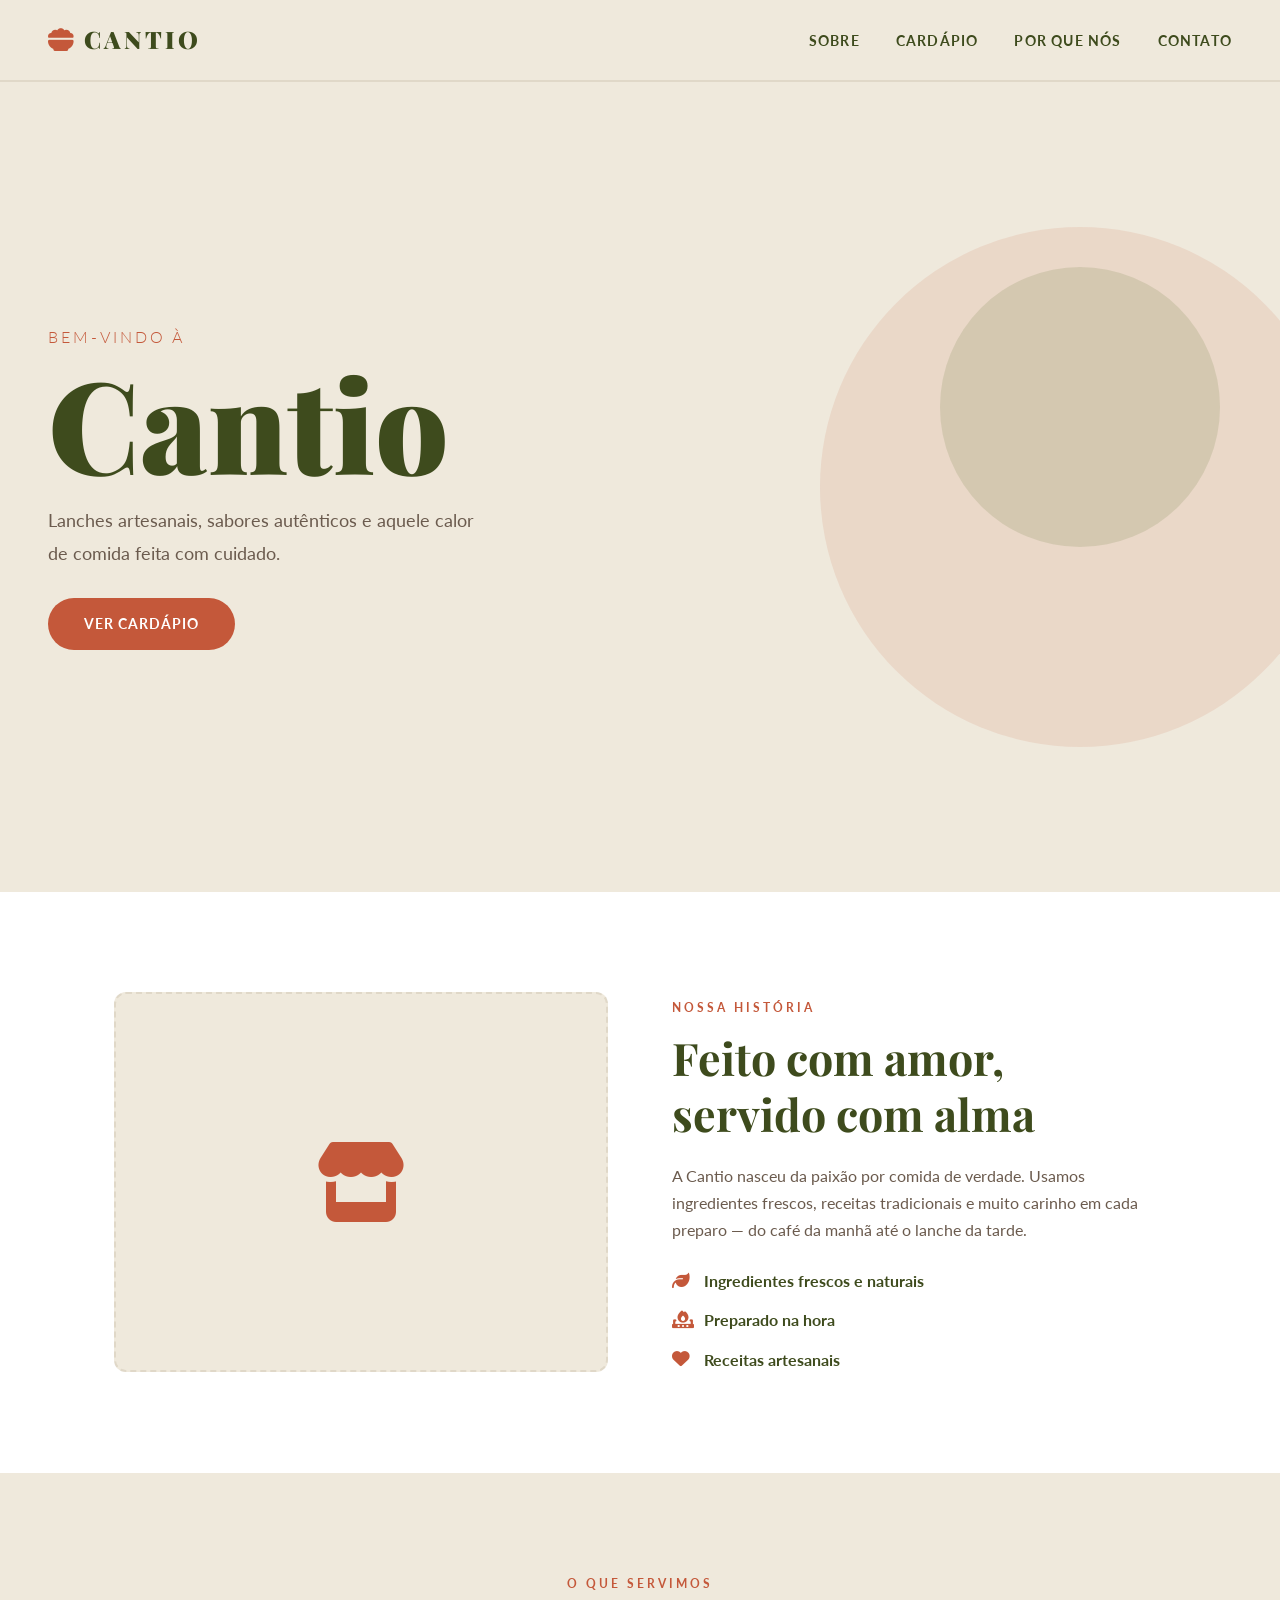
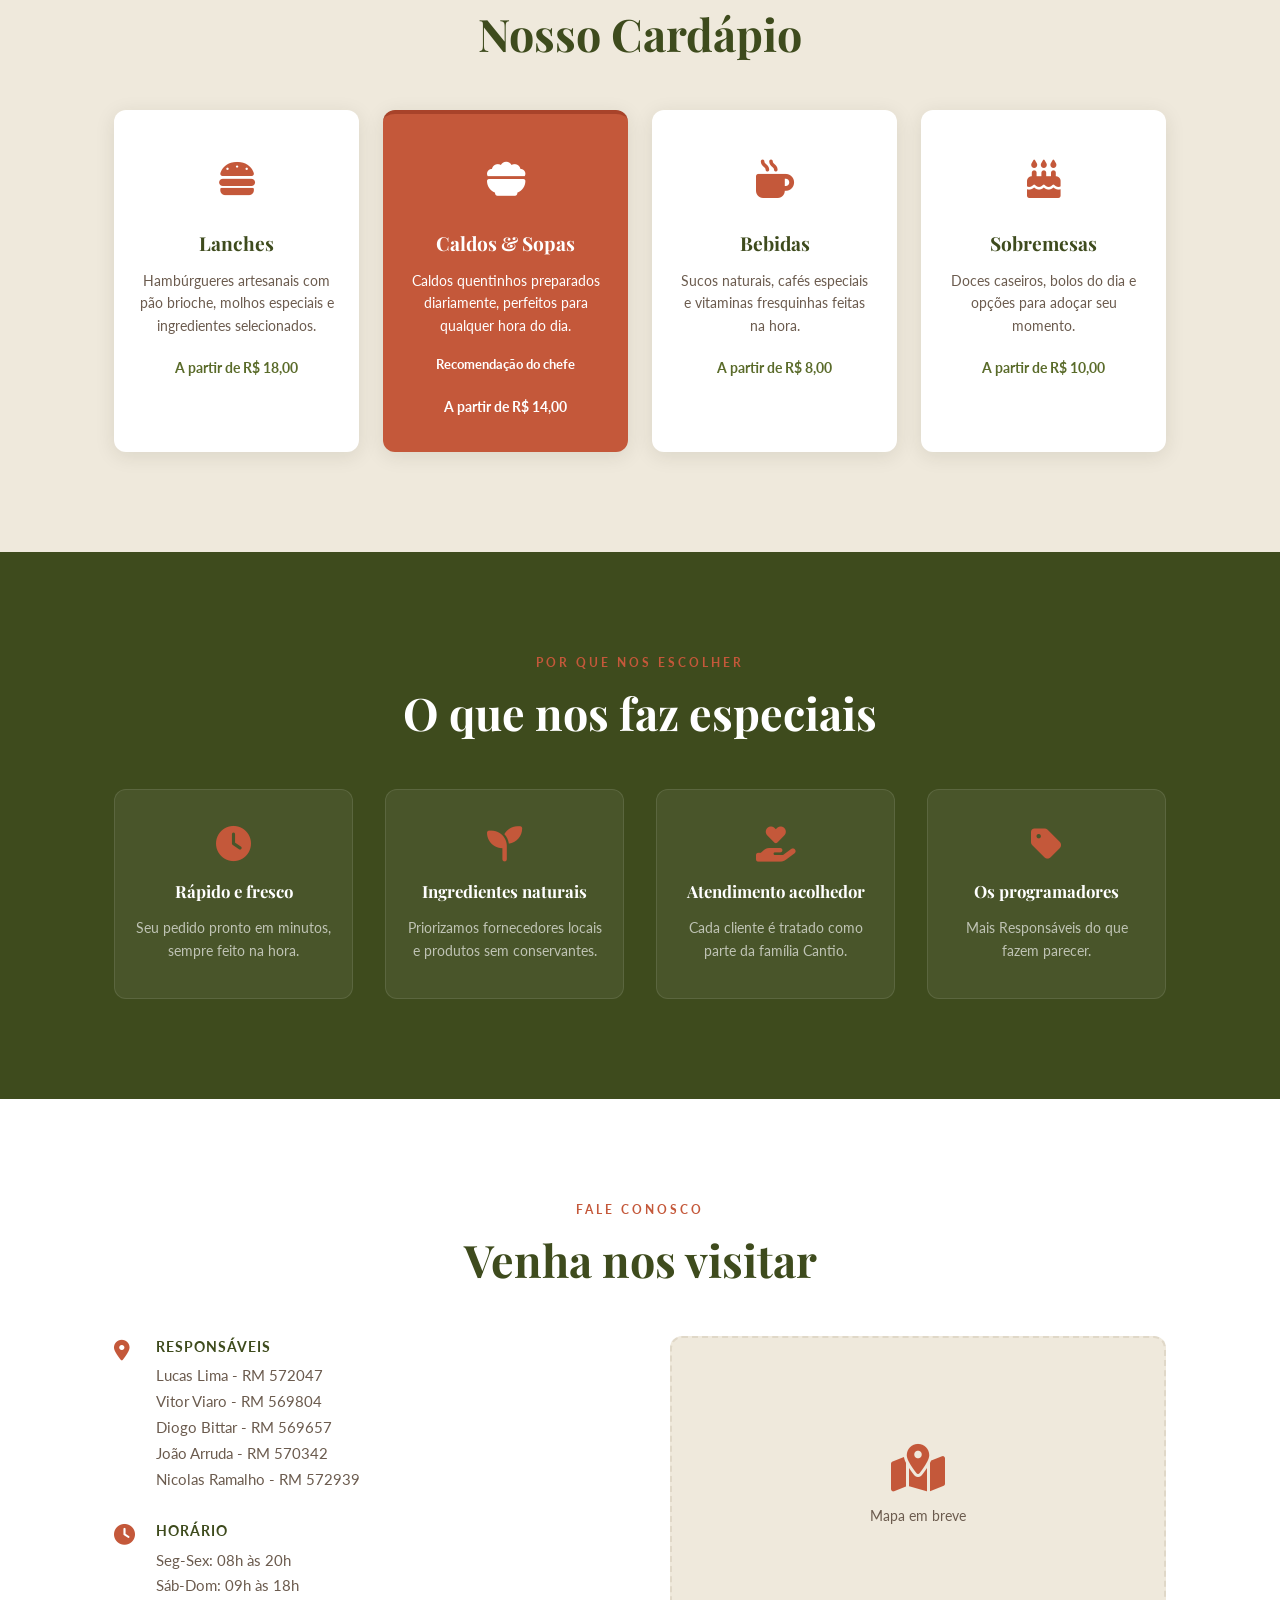
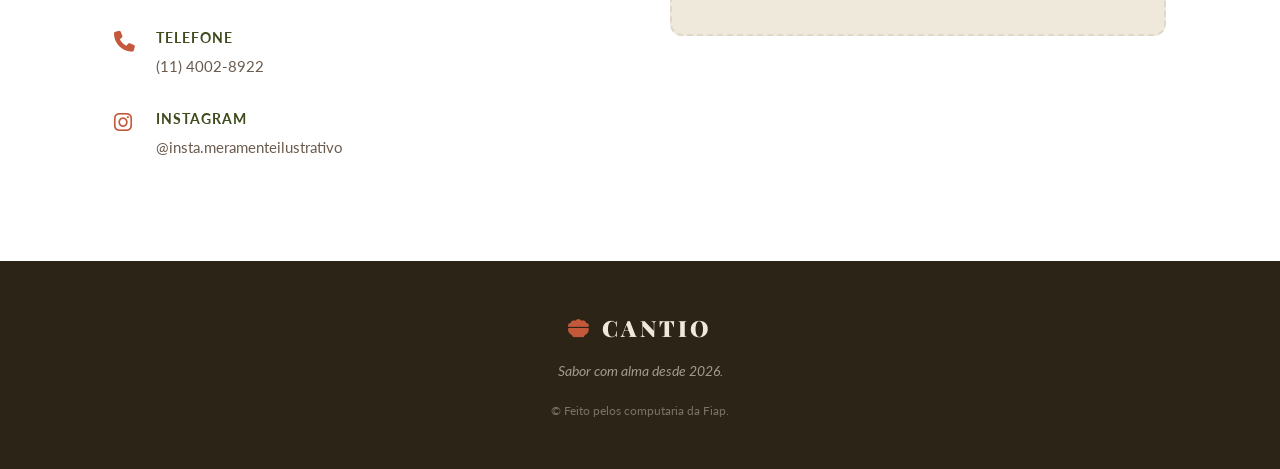
==== index.html @ ef8fb237 "CP2-front" ====
<!DOCTYPE html>
<html lang="pt-BR">
<head>
  <meta charset="UTF-8" />
  <meta name="viewport" content="width=device-width, initial-scale=1.0" />
  <title>Cantio — Sabor com Alma</title>

  <!-- Google Fonts -->
  <link rel="preconnect" href="https://fonts.googleapis.com" />
  <link rel="preconnect" href="https://fonts.gstatic.com" crossorigin />
  <link href="https://fonts.googleapis.com/css2?family=Playfair+Display:wght@700;900&family=Lato:wght@300;400;700&display=swap" rel="stylesheet" />

  <!-- Font Awesome -->
  <link rel="stylesheet" href="https://cdnjs.cloudflare.com/ajax/libs/font-awesome/6.5.0/css/all.min.css" />

  <!-- CSS Externo -->
  <link rel="stylesheet" href="style.css" />
</head>
<body>

  <!-- ======================== MENU / NAV ======================== -->
  <header id="topo">
    <nav class="navbar">
      <div class="logo">
        <span class="logo-icone"><i class="fa-solid fa-bowl-food"></i></span>
        <span class="logo-texto">CANTIO</span>
      </div>
      <ul class="nav-links">
        <li><a href="#sobre">Sobre</a></li>
        <li><a href="#cardapio">Cardápio</a></li>
        <li><a href="#diferenciais">Por que nós</a></li>
        <li><a href="#contato">Contato</a></li>
      </ul>
    </nav>
  </header>

  <!-- ======================== SEÇÃO 1 — HERO ======================== -->
  <section id="hero">
    <div class="hero-conteudo">
      <p class="hero-subtitulo">Bem-vindo à</p>
      <h1 class="hero-titulo">Cantio</h1>
      <p class="hero-descricao">
        Lanches artesanais, sabores autênticos e aquele calor de comida feita com cuidado.
      </p>
      <a href="#cardapio" class="btn-primario">Ver Cardápio</a>
    </div>
    <div class="hero-decoracao">
      <div class="circulo-grande"></div>
      <div class="circulo-pequeno"></div>
    </div>
  </section>

  <!-- ======================== SEÇÃO 2 — SOBRE ======================== -->
  <section id="sobre">
    <div class="container">
      <div class="sobre-grade">

        <div class="sobre-imagem">
          <div class="imagem-placeholder">
            <i class="fa-solid fa-store"></i>
          </div>
        </div>

        <div class="sobre-texto">
          <span class="secao-etiqueta">Nossa história</span>
          <h2>Feito com amor,<br/>servido com alma</h2>
          <p>
            A Cantio nasceu da paixão por comida de verdade. Usamos ingredientes frescos, receitas
            tradicionais e muito carinho em cada preparo — do café da manhã até o lanche da tarde.
          </p>
          <ul class="sobre-lista">
            <li><i class="fa-solid fa-leaf"></i> Ingredientes frescos e naturais</li>
            <li><i class="fa-solid fa-fire-burner"></i> Preparado na hora</li>
            <li><i class="fa-solid fa-heart"></i> Receitas artesanais</li>
          </ul>
        </div>

      </div>
    </div>
  </section>

  <!-- ======================== SEÇÃO 3 — CARDÁPIO ======================== -->
  <section id="cardapio">
    <div class="container">
      <span class="secao-etiqueta centralizado">O que servimos</span>
      <h2 class="secao-titulo centralizado">Nosso Cardápio</h2>

      <div class="cardapio-grade">

        <div class="card-item">
          <div class="card-icone"><i class="fa-solid fa-burger"></i></div>
          <h3>Lanches</h3>
          <p>Hambúrgueres artesanais com pão brioche, molhos especiais e ingredientes selecionados.</p>
          <span class="card-preco">A partir de R$ 18,00</span>
        </div>

        <div class="card-item destaque">
          <div class="card-icone"><i class="fa-solid fa-bowl-food"></i></div>
          <h3>Caldos & Sopas</h3>
          <p>Caldos quentinhos preparados diariamente, perfeitos para qualquer hora do dia. <br> <h5>Recomendação do chefe</h5></p>
          <span class="card-preco">A partir de R$ 14,00</span>
        </div>

        <div class="card-item">
          <div class="card-icone"><i class="fa-solid fa-mug-hot"></i></div>
          <h3>Bebidas</h3>
          <p>Sucos naturais, cafés especiais e vitaminas fresquinhas feitas na hora.</p>
          <span class="card-preco">A partir de R$ 8,00</span>
        </div>

        <div class="card-item">
          <div class="card-icone"><i class="fa-solid fa-cake-candles"></i></div>
          <h3>Sobremesas</h3>
          <p>Doces caseiros, bolos do dia e opções para adoçar seu momento.</p>
          <span class="card-preco">A partir de R$ 10,00</span>
        </div>

      </div>
    </div>
  </section>

  <!-- ======================== SEÇÃO 4 — DIFERENCIAIS ======================== -->
  <section id="diferenciais">
    <div class="container">
      <span class="secao-etiqueta centralizado">Por que nos escolher</span>
      <h2 class="secao-titulo centralizado">O que nos faz especiais</h2>

      <div class="diferenciais-grade">

        <div class="diferencial-item">
          <i class="fa-solid fa-clock"></i>
          <h4>Rápido e fresco</h4>
          <p>Seu pedido pronto em minutos, sempre feito na hora.</p>
        </div>

        <div class="diferencial-item">
          <i class="fa-solid fa-seedling"></i>
          <h4>Ingredientes naturais</h4>
          <p>Priorizamos fornecedores locais e produtos sem conservantes.</p>
        </div>

        <div class="diferencial-item">
          <i class="fa-solid fa-hand-holding-heart"></i>
          <h4>Atendimento acolhedor</h4>
          <p>Cada cliente é tratado como parte da família Cantio.</p>
        </div>

        <div class="diferencial-item">
          <i class="fa-solid fa-tag"></i>
          <h4>Os programadores</h4>
          <p>Mais Responsáveis do que fazem parecer.</p>
        </div>

      </div>
    </div>
  </section>

  <!-- ======================== SEÇÃO 5 — CONTATO ======================== -->
  <section id="contato">
    <div class="container">
      <span class="secao-etiqueta centralizado">Fale conosco</span>
      <h2 class="secao-titulo centralizado">Venha nos visitar</h2>

      <div class="contato-grade">

        <div class="contato-info">
          <div class="contato-linha">
            <i class="fa-solid fa-location-dot"></i>
            <div>
              <strong>Responsáveis</strong>
              <p>Lucas Lima - RM 572047<br/>Vitor Viaro - RM 569804 <br>Diogo Bittar - RM 569657 <br> João Arruda - RM 570342 <br>Nicolas Ramalho - RM 572939 </p>
            </div>
          </div>
          <div class="contato-linha">
            <i class="fa-solid fa-clock"></i>
            <div>
              <strong>Horário</strong>
              <p>Seg-Sex: 08h às 20h<br/>Sáb-Dom: 09h às 18h</p>
            </div>
          </div>
          <div class="contato-linha">
            <i class="fa-solid fa-phone"></i>
            <div>
              <strong>Telefone</strong>
              <p>(11) 4002-8922</p> <!-- Número fictício para exemplo e quem sabe sabe -->
            </div>
          </div>
          <div class="contato-linha">
            <i class="fa-brands fa-instagram"></i>
            <div>
              <strong>Instagram</strong>
              <p>@insta.meramenteilustrativo</p>
            </div>
          </div>
        </div>

        <div class="contato-mapa">
          <div class="mapa-placeholder">
            <i class="fa-solid fa-map-location-dot"></i>
            <p>Mapa em breve</p>
          </div>
        </div>

      </div>
    </div>
  </section>

  <!-- ======================== RODAPÉ ======================== -->
  <footer id="rodape">
    <div class="container">
      <div class="footer-conteudo">
        <div class="footer-logo">
          <i class="fa-solid fa-bowl-food"></i>
          <span>CANTIO</span>
        </div>
        <p class="footer-frase">Sabor com alma desde 2026.</p>
        <p class="footer-copy">&copy; Feito pelos computaria da Fiap.</p>
      </div>
    </div>
  </footer>

</body>
</html>
---- style.css ----
/* =====================================================
   CANTIO — Lanchonete  |  style.css
   ===================================================== */

/* ---------- Variáveis de cor (identidade Cantio) ---------- */
:root {
  --cor-creme:      #EFE9DC;
  --cor-creme-escuro: #E0D8C8;
  --cor-terracota:  #C4583A;
  --cor-terracota-escura: #A8432A;
  --cor-verde:      #5A6B2A;
  --cor-verde-escuro: #3E4B1D;
  --cor-texto:      #2C2417;
  --cor-texto-suave: #6B5B4E;
  --branco:         #FFFFFF;

  --fonte-titulo: 'Playfair Display', serif;
  --fonte-corpo:  'Lato', sans-serif;

  --sombra-card: 0 4px 20px rgba(44, 36, 23, 0.1);
  --raio:        12px;
}

/* ---------- Reset & Base ---------- */
*, *::before, *::after {
  margin: 0;
  padding: 0;
  box-sizing: border-box;
}

html {
  scroll-behavior: smooth;
}

body {
  font-family: var(--fonte-corpo);
  background-color: var(--cor-creme);
  color: var(--cor-texto);
  line-height: 1.7;
}

a {
  text-decoration: none;
  color: inherit;
}

ul {
  list-style: none;
}

/* ---------- Container ---------- */
.container {
  max-width: 1100px;
  margin: 0 auto;
  padding: 0 24px;
}

/* ---------- NAVBAR ---------- */
.navbar {
  display: flex;
  align-items: center;
  justify-content: space-between;
  padding: 18px 48px;
  background-color: var(--cor-creme);
  position: sticky;
  top: 0;
  z-index: 100;
  border-bottom: 2px solid var(--cor-creme-escuro);
}

.logo {
  display: flex;
  align-items: center;
  gap: 10px;
}

.logo-icone {
  font-size: 1.6rem;
  color: var(--cor-terracota);
}

.logo-texto {
  font-family: var(--fonte-titulo);
  font-size: 1.5rem;
  font-weight: 900;
  color: var(--cor-verde-escuro);
  letter-spacing: 3px;
}

.nav-links {
  display: flex;
  gap: 36px;
}

.nav-links a {
  font-family: var(--fonte-corpo);
  font-weight: 700;
  font-size: 0.88rem;
  letter-spacing: 1.2px;
  text-transform: uppercase;
  color: var(--cor-verde-escuro);
  transition: color 0.2s;
}

.nav-links a:hover {
  color: var(--cor-terracota);
}

/* ---------- BOTÃO ---------- */
.btn-primario {
  display: inline-block;
  background-color: var(--cor-terracota);
  color: var(--branco);
  font-family: var(--fonte-corpo);
  font-weight: 700;
  font-size: 0.9rem;
  letter-spacing: 1px;
  text-transform: uppercase;
  padding: 14px 36px;
  border-radius: 50px;
  transition: background-color 0.25s, transform 0.2s;
  margin-top: 28px;
}

.btn-primario:hover {
  background-color: var(--cor-terracota-escura);
  transform: translateY(-2px);
}

/* ---------- SEÇÃO 1: HERO ---------- */
#hero {
  position: relative;
  min-height: 90vh;
  display: flex;
  align-items: center;
  overflow: hidden;
  padding: 60px 48px;
}

.hero-conteudo {
  position: relative;
  z-index: 2;
  max-width: 600px;
}

.hero-subtitulo {
  font-family: var(--fonte-corpo);
  font-size: 1rem;
  font-weight: 300;
  letter-spacing: 3px;
  text-transform: uppercase;
  color: var(--cor-terracota);
  margin-bottom: 8px;
}

.hero-titulo {
  font-family: var(--fonte-titulo);
  font-size: clamp(4rem, 10vw, 8rem);
  font-weight: 900;
  line-height: 1;
  color: var(--cor-verde-escuro);
}

.hero-descricao {
  font-size: 1.15rem;
  color: var(--cor-texto-suave);
  max-width: 440px;
  margin-top: 18px;
  line-height: 1.8;
}

/* Decoração geométrica do hero */
.hero-decoracao {
  position: absolute;
  right: -60px;
  top: 50%;
  transform: translateY(-50%);
  z-index: 1;
}

.circulo-grande {
  width: 520px;
  height: 520px;
  border-radius: 50%;
  background-color: var(--cor-terracota);
  opacity: 0.12;
}

.circulo-pequeno {
  width: 280px;
  height: 280px;
  border-radius: 50%;
  background-color: var(--cor-verde);
  opacity: 0.15;
  position: absolute;
  top: 40px;
  left: 120px;
}

/* ---------- SEÇÃO 2: SOBRE ---------- */
#sobre {
  padding: 100px 0;
  background-color: var(--branco);
}

.sobre-grade {
  display: grid;
  grid-template-columns: 1fr 1fr;
  gap: 64px;
  align-items: center;
}

.imagem-placeholder {
  background-color: var(--cor-creme);
  border-radius: var(--raio);
  height: 380px;
  display: flex;
  align-items: center;
  justify-content: center;
  font-size: 5rem;
  color: var(--cor-terracota);
  border: 2px dashed var(--cor-creme-escuro);
}

.secao-etiqueta {
  display: inline-block;
  font-size: 0.78rem;
  font-weight: 700;
  letter-spacing: 3px;
  text-transform: uppercase;
  color: var(--cor-terracota);
  margin-bottom: 12px;
}

.secao-etiqueta.centralizado {
  display: block;
  text-align: center;
}

h2 {
  font-family: var(--fonte-titulo);
  font-size: clamp(1.8rem, 3.5vw, 2.8rem);
  font-weight: 700;
  color: var(--cor-verde-escuro);
  line-height: 1.25;
  margin-bottom: 20px;
}

.secao-titulo.centralizado {
  text-align: center;
  margin-bottom: 48px;
}

.sobre-texto p {
  color: var(--cor-texto-suave);
  font-size: 1rem;
  margin-bottom: 24px;
}

.sobre-lista {
  display: flex;
  flex-direction: column;
  gap: 12px;
}

.sobre-lista li {
  display: flex;
  align-items: center;
  gap: 12px;
  font-weight: 700;
  color: var(--cor-verde-escuro);
}

.sobre-lista li i {
  color: var(--cor-terracota);
  font-size: 1.1rem;
  width: 20px;
}

/* ---------- SEÇÃO 3: CARDÁPIO ---------- */
#cardapio {
  padding: 100px 0;
  background-color: var(--cor-creme);
}

.cardapio-grade {
  display: grid;
  grid-template-columns: repeat(4, 1fr);
  gap: 24px;
}

.card-item {
  background-color: var(--branco);
  border-radius: var(--raio);
  padding: 32px 24px;
  text-align: center;
  box-shadow: var(--sombra-card);
  transition: transform 0.25s, box-shadow 0.25s;
  border-top: 4px solid transparent;
}

.card-item:hover {
  transform: translateY(-6px);
  box-shadow: 0 12px 32px rgba(44, 36, 23, 0.15);
  border-top-color: var(--cor-terracota);
}

.card-item.destaque {
  background-color: var(--cor-terracota);
  color: var(--branco);
  border-top-color: var(--cor-terracota-escura);
}

.card-item.destaque h3,
.card-item.destaque p,
.card-item.destaque .card-preco {
  color: var(--branco);
}

.card-icone {
  font-size: 2.4rem;
  margin-bottom: 16px;
  color: var(--cor-terracota);
}

.card-item.destaque .card-icone {
  color: var(--branco);
}

.card-item h3 {
  font-family: var(--fonte-titulo);
  font-size: 1.2rem;
  color: var(--cor-verde-escuro);
  margin-bottom: 10px;
}

.card-item p {
  font-size: 0.88rem;
  color: var(--cor-texto-suave);
  line-height: 1.6;
  margin-bottom: 16px;
}

.card-preco {
  font-weight: 700;
  font-size: 0.9rem;
  color: var(--cor-verde);
}

/* ---------- SEÇÃO 4: DIFERENCIAIS ---------- */
#diferenciais {
  padding: 100px 0;
  background-color: var(--cor-verde-escuro);
}

#diferenciais .secao-etiqueta {
  color: var(--cor-terracota);
}

#diferenciais h2 {
  color: var(--branco);
}

.diferenciais-grade {
  display: grid;
  grid-template-columns: repeat(4, 1fr);
  gap: 32px;
  margin-top: 0;
}

.diferencial-item {
  text-align: center;
  padding: 36px 20px;
  border-radius: var(--raio);
  background-color: rgba(255,255,255,0.06);
  border: 1px solid rgba(255,255,255,0.1);
  transition: background-color 0.25s;
}

.diferencial-item:hover {
  background-color: rgba(255,255,255,0.12);
}

.diferencial-item i {
  font-size: 2.2rem;
  color: var(--cor-terracota);
  margin-bottom: 16px;
  display: block;
}

.diferencial-item h4 {
  font-family: var(--fonte-titulo);
  font-size: 1.05rem;
  color: var(--branco);
  margin-bottom: 10px;
}

.diferencial-item p {
  font-size: 0.88rem;
  color: rgba(255,255,255,0.65);
  line-height: 1.65;
}

/* ---------- SEÇÃO 5: CONTATO ---------- */
#contato {
  padding: 100px 0;
  background-color: var(--branco);
}

.contato-grade {
  display: grid;
  grid-template-columns: 1fr 1fr;
  gap: 60px;
  align-items: start;
}

.contato-info {
  display: flex;
  flex-direction: column;
  gap: 28px;
}

.contato-linha {
  display: flex;
  gap: 18px;
  align-items: flex-start;
}

.contato-linha i {
  font-size: 1.3rem;
  color: var(--cor-terracota);
  margin-top: 4px;
  width: 24px;
  flex-shrink: 0;
}

.contato-linha strong {
  display: block;
  font-size: 0.85rem;
  letter-spacing: 1px;
  text-transform: uppercase;
  color: var(--cor-verde-escuro);
  margin-bottom: 4px;
}

.contato-linha p {
  font-size: 0.95rem;
  color: var(--cor-texto-suave);
}

.mapa-placeholder {
  background-color: var(--cor-creme);
  border-radius: var(--raio);
  height: 300px;
  display: flex;
  flex-direction: column;
  align-items: center;
  justify-content: center;
  gap: 12px;
  border: 2px dashed var(--cor-creme-escuro);
  color: var(--cor-terracota);
}

.mapa-placeholder i {
  font-size: 3rem;
}

.mapa-placeholder p {
  font-size: 0.9rem;
  color: var(--cor-texto-suave);
}

/* ---------- RODAPÉ ---------- */
#rodape {
  background-color: var(--cor-texto);
  padding: 48px 0;
  text-align: center;
}

.footer-conteudo {
  display: flex;
  flex-direction: column;
  align-items: center;
  gap: 12px;
}

.footer-logo {
  display: flex;
  align-items: center;
  gap: 10px;
  font-family: var(--fonte-titulo);
  font-size: 1.4rem;
  font-weight: 900;
  letter-spacing: 3px;
  color: var(--cor-creme);
}

.footer-logo i {
  color: var(--cor-terracota);
  font-size: 1.3rem;
}

.footer-frase {
  font-size: 0.9rem;
  color: rgba(239,233,220,0.6);
  font-style: italic;
}

.footer-copy {
  font-size: 0.78rem;
  color: rgba(239,233,220,0.4);
  margin-top: 4px;
}

/* ---------- RESPONSIVO ---------- */
@media (max-width: 900px) {
  .navbar {
    padding: 16px 24px;
  }

  .nav-links {
    gap: 20px;
  }

  #hero {
    padding: 80px 24px 60px;
    min-height: auto;
  }

  .hero-decoracao {
    display: none;
  }

  .sobre-grade,
  .contato-grade {
    grid-template-columns: 1fr;
    gap: 40px;
  }

  .cardapio-grade,
  .diferenciais-grade {
    grid-template-columns: repeat(2, 1fr);
  }
}

@media (max-width: 600px) {
  .nav-links {
    display: none;
  }

  .cardapio-grade,
  .diferenciais-grade {
    grid-template-columns: 1fr;
  }

  #sobre,
  #cardapio,
  #diferenciais,
  #contato {
    padding: 64px 0;
  }
}
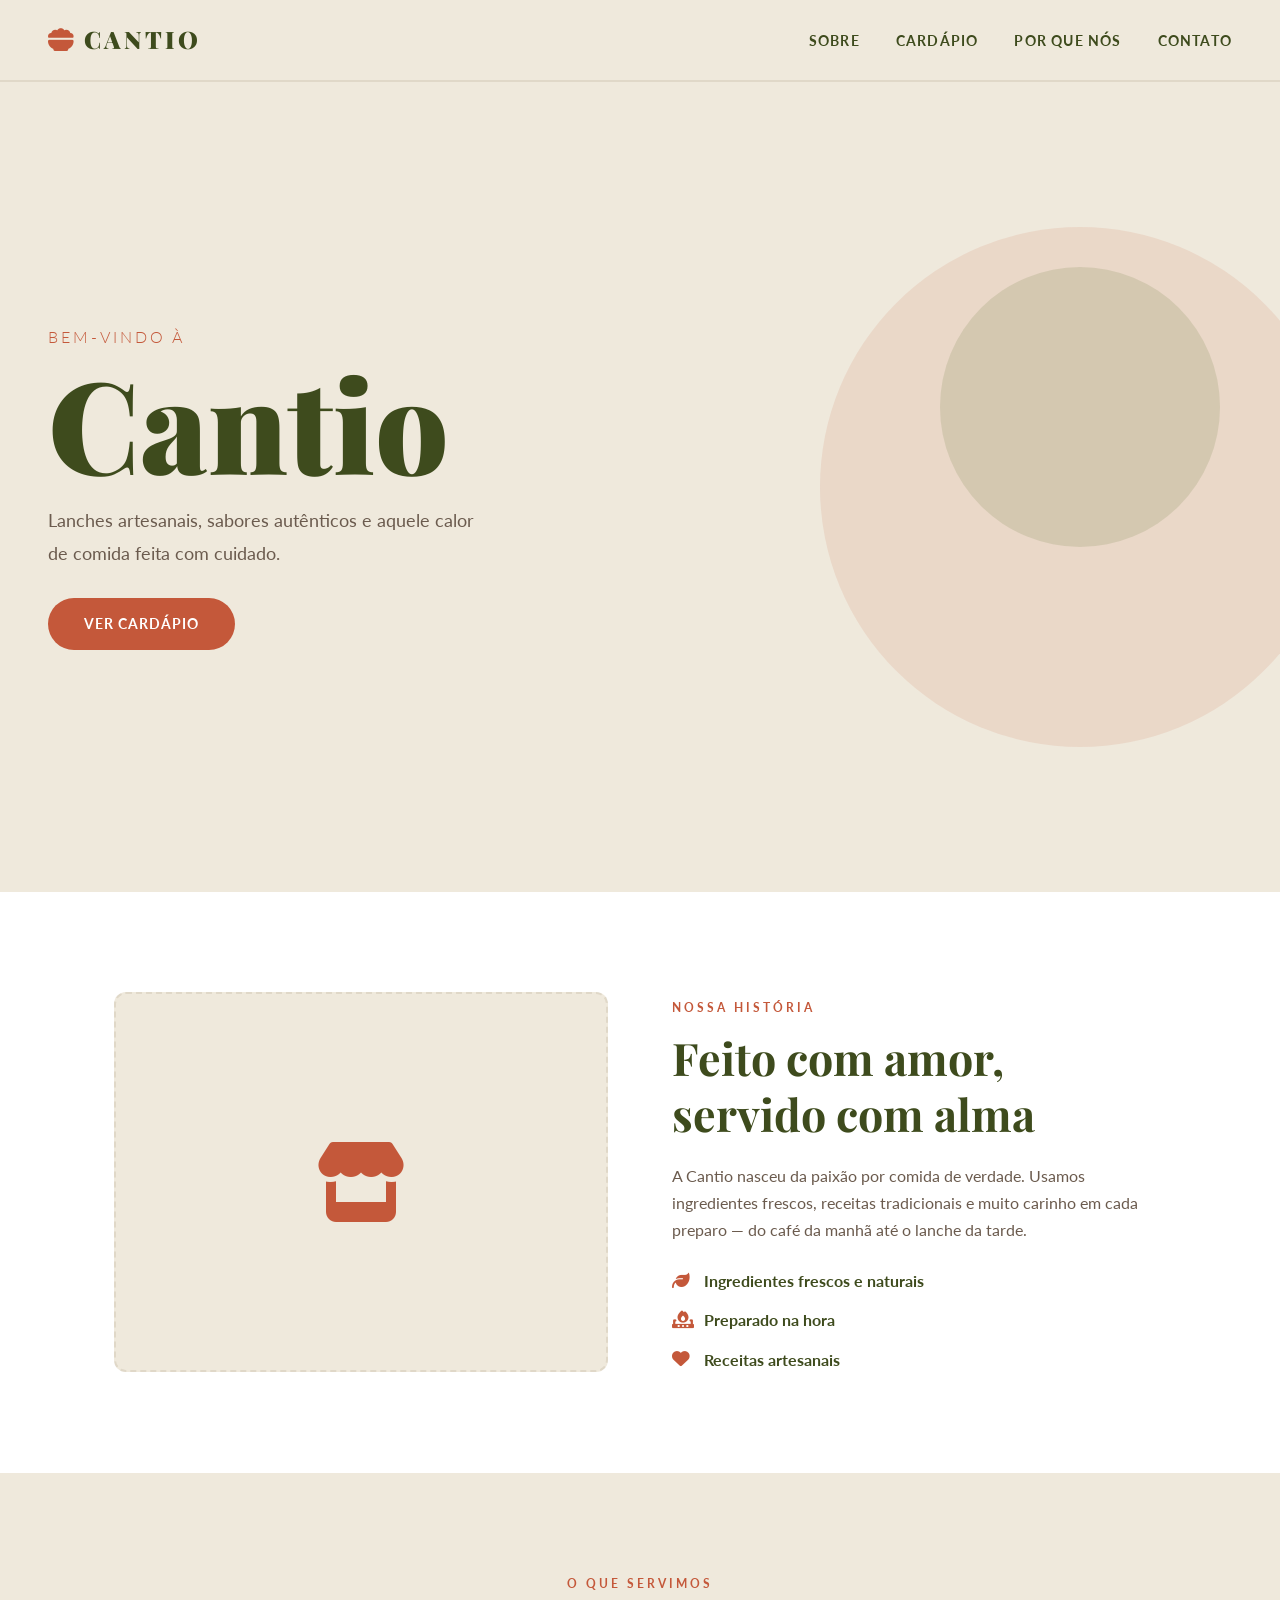
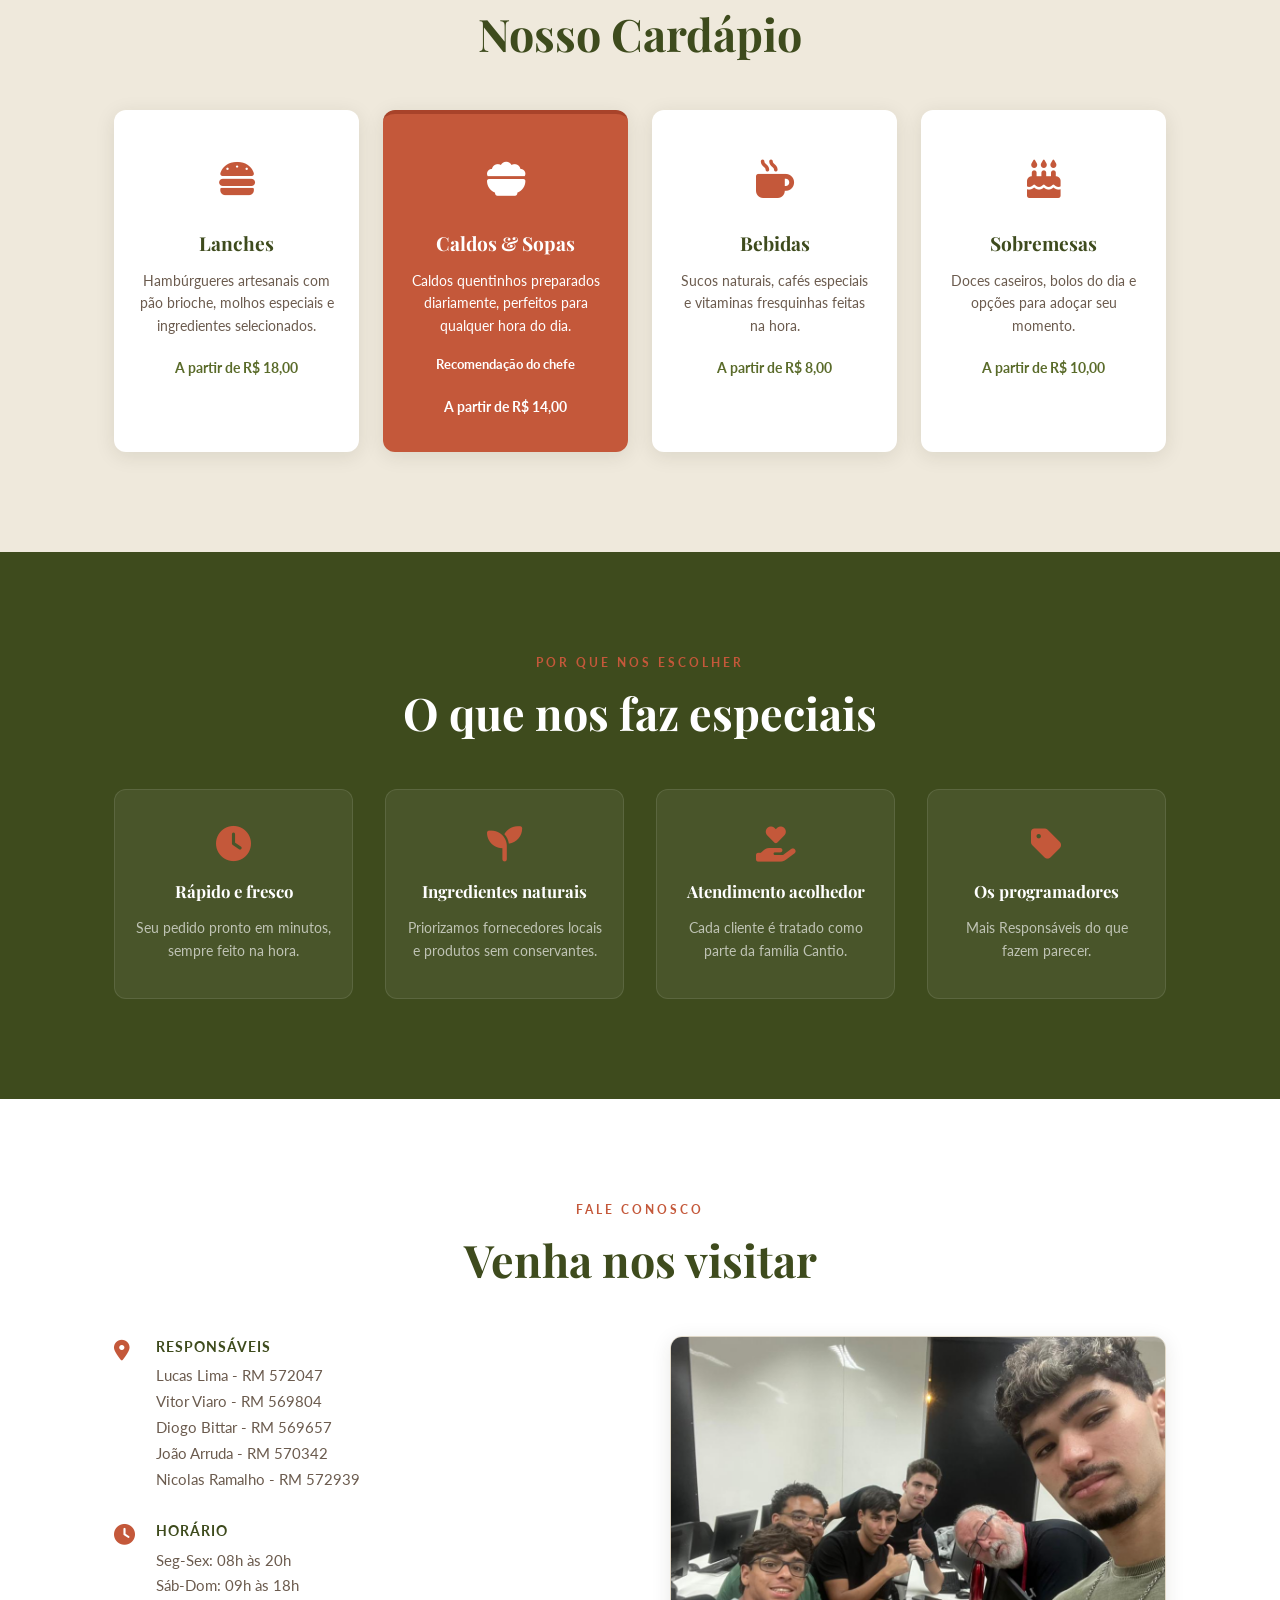
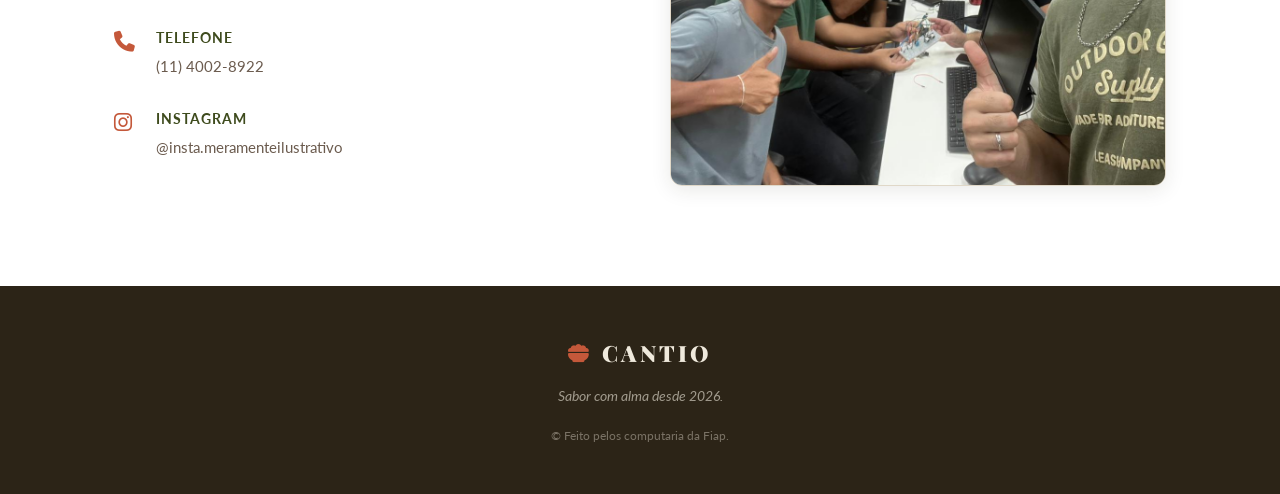
==== commit b027c85d: "Feito" ====
--- a/index.html
+++ b/index.html
@@ -14,7 +14,7 @@
   <link rel="stylesheet" href="https://cdnjs.cloudflare.com/ajax/libs/font-awesome/6.5.0/css/all.min.css" />
 
   <!-- CSS Externo -->
-  <link rel="stylesheet" href="style.css" />
+  <link rel="stylesheet" href="projeto/CSS/style.css" />
 </head>
 <body>
 
@@ -132,7 +132,7 @@
           <h4>Rápido e fresco</h4>
           <p>Seu pedido pronto em minutos, sempre feito na hora.</p>
         </div>
-
+ 
         <div class="diferencial-item">
           <i class="fa-solid fa-seedling"></i>
           <h4>Ingredientes naturais</h4>
@@ -195,9 +195,7 @@
         </div>
 
         <div class="contato-mapa">
-          <div class="mapa-placeholder">
-            <i class="fa-solid fa-map-location-dot"></i>
-            <p>Mapa em breve</p>
+          <img src="projeto/imagens/WhatsApp Image 2026-05-06 at 12.49.43.jpeg" alt="Grupo">
           </div>
         </div>
 
--- a/projeto/CSS/style.css
+++ b/projeto/CSS/style.css
@@ -0,0 +1,579 @@
+  /* =====================================================
+    CANTIO — Lanchonete  |  style.css
+    ===================================================== */
+
+  /* ---------- Variáveis de cor (identidade Cantio) --------- */
+  :root {
+    --cor-creme:      #EFE9DC;
+    --cor-creme-escuro: #E0D8C8;
+    --cor-terracota:  #C4583A;
+    --cor-terracota-escura: #A8432A;
+    --cor-verde:      #5A6B2A;
+    --cor-verde-escuro: #3E4B1D;
+    --cor-texto:      #2C2417;
+    --cor-texto-suave: #6B5B4E;
+    --branco:         #FFFFFF;
+
+    --fonte-titulo: 'Playfair Display', serif;
+    --fonte-corpo:  'Lato', sans-serif;
+
+    --sombra-card: 0 4px 20px rgba(44, 36, 23, 0.1);
+    --raio:        12px;
+  }
+
+  /* ---------- Reset & Base ---------- */
+  *, *::before, *::after {
+    margin: 0;
+    padding: 0;
+    box-sizing: border-box;
+  }
+
+  html {
+    scroll-behavior: smooth;
+  }
+
+  body {
+    font-family: var(--fonte-corpo);
+    background-color: var(--cor-creme);
+    color: var(--cor-texto);
+    line-height: 1.7;
+  }
+
+  a {
+    text-decoration: none;
+    color: inherit;
+  }
+
+  ul {
+    list-style: none;
+  }
+
+  /* ---------- Container ---------- */
+  .container {
+    max-width: 1100px;
+    margin: 0 auto;
+    padding: 0 24px;
+  }
+
+  /* ---------- NAVBAR ---------- */
+  .navbar {
+    display: flex;
+    align-items: center;
+    justify-content: space-between;
+    padding: 18px 48px;
+    background-color: var(--cor-creme);
+    position: sticky;
+    top: 0;
+    z-index: 100;
+    border-bottom: 2px solid var(--cor-creme-escuro);
+  }
+
+  .logo {
+    display: flex;
+    align-items: center;
+    gap: 10px;
+  }
+
+  .logo-icone {
+    font-size: 1.6rem;
+    color: var(--cor-terracota);
+  }
+
+  .logo-texto {
+    font-family: var(--fonte-titulo);
+    font-size: 1.5rem;
+    font-weight: 900;
+    color: var(--cor-verde-escuro);
+    letter-spacing: 3px;
+  }
+
+  .nav-links {
+    display: flex;
+    gap: 36px;
+  }
+
+  .nav-links a {
+    font-family: var(--fonte-corpo);
+    font-weight: 700;
+    font-size: 0.88rem;
+    letter-spacing: 1.2px;
+    text-transform: uppercase;
+    color: var(--cor-verde-escuro);
+    transition: color 0.2s;
+  }
+
+  .nav-links a:hover {
+    color: var(--cor-terracota);
+  }
+
+  /* ---------- BOTÃO ---------- */
+  .btn-primario {
+    display: inline-block;
+    background-color: var(--cor-terracota);
+    color: var(--branco);
+    font-family: var(--fonte-corpo);
+    font-weight: 700;
+    font-size: 0.9rem;
+    letter-spacing: 1px;
+    text-transform: uppercase;
+    padding: 14px 36px;
+    border-radius: 50px;
+    transition: background-color 0.25s, transform 0.2s;
+    margin-top: 28px;
+  }
+
+  .btn-primario:hover {
+    background-color: var(--cor-terracota-escura);
+    transform: translateY(-2px);
+  }
+
+  /* ---------- SEÇÃO 1: HERO ---------- */
+  #hero {
+    position: relative;
+    min-height: 90vh;
+    display: flex;
+    align-items: center;
+    overflow: hidden;
+    padding: 60px 48px;
+  }
+
+  .hero-conteudo {
+    position: relative;
+    z-index: 2;
+    max-width: 600px;
+  }
+
+  .hero-subtitulo {
+    font-family: var(--fonte-corpo);
+    font-size: 1rem;
+    font-weight: 300;
+    letter-spacing: 3px;
+    text-transform: uppercase;
+    color: var(--cor-terracota);
+    margin-bottom: 8px;
+  }
+
+  .hero-titulo {
+    font-family: var(--fonte-titulo);
+    font-size: clamp(4rem, 10vw, 8rem);
+    font-weight: 900;
+    line-height: 1;
+    color: var(--cor-verde-escuro);
+  }
+
+  .hero-descricao {
+    font-size: 1.15rem;
+    color: var(--cor-texto-suave);
+    max-width: 440px;
+    margin-top: 18px;
+    line-height: 1.8;
+  }
+
+  /* Decoração geométrica do hero */
+  .hero-decoracao {
+    position: absolute;
+    right: -60px;
+    top: 50%;
+    transform: translateY(-50%);
+    z-index: 1;
+  }
+
+  .circulo-grande {
+    width: 520px;
+    height: 520px;
+    border-radius: 50%;
+    background-color: var(--cor-terracota);
+    opacity: 0.12;
+  }
+
+  .circulo-pequeno {
+    width: 280px;
+    height: 280px;
+    border-radius: 50%;
+    background-color: var(--cor-verde);
+    opacity: 0.15;
+    position: absolute;
+    top: 40px;
+    left: 120px;
+  }
+
+  /* ---------- SEÇÃO 2: SOBRE ---------- */
+  #sobre {
+    padding: 100px 0;
+    background-color: var(--branco);
+  }
+
+  .sobre-grade {
+    display: grid;
+    grid-template-columns: 1fr 1fr;
+    gap: 64px;
+    align-items: center;
+  }
+
+  .imagem-placeholder {
+    background-color: var(--cor-creme);
+    border-radius: var(--raio);
+    height: 380px;
+    display: flex;
+    align-items: center;
+    justify-content: center;
+    font-size: 5rem;
+    color: var(--cor-terracota);
+    border: 2px dashed var(--cor-creme-escuro);
+  }
+
+  .secao-etiqueta {
+    display: inline-block;
+    font-size: 0.78rem;
+    font-weight: 700;
+    letter-spacing: 3px;
+    text-transform: uppercase;
+    color: var(--cor-terracota);
+    margin-bottom: 12px;
+  }
+
+  .secao-etiqueta.centralizado {
+    display: block;
+    text-align: center;
+  }
+
+  h2 {
+    font-family: var(--fonte-titulo);
+    font-size: clamp(1.8rem, 3.5vw, 2.8rem);
+    font-weight: 700;
+    color: var(--cor-verde-escuro);
+    line-height: 1.25;
+    margin-bottom: 20px;
+  }
+
+  .secao-titulo.centralizado {
+    text-align: center;
+    margin-bottom: 48px;
+  }
+
+  .sobre-texto p {
+    color: var(--cor-texto-suave);
+    font-size: 1rem;
+    margin-bottom: 24px;
+  }
+
+  .sobre-lista {
+    display: flex;
+    flex-direction: column;
+    gap: 12px;
+  }
+
+  .sobre-lista li {
+    display: flex;
+    align-items: center;
+    gap: 12px;
+    font-weight: 700;
+    color: var(--cor-verde-escuro);
+  }
+
+  .sobre-lista li i {
+    color: var(--cor-terracota);
+    font-size: 1.1rem;
+    width: 20px;
+  }
+
+  /* ---------- SEÇÃO 3: CARDÁPIO ---------- */
+  #cardapio {
+    padding: 100px 0;
+    background-color: var(--cor-creme);
+  }
+
+  .cardapio-grade {
+    display: grid;
+    grid-template-columns: repeat(4, 1fr);
+    gap: 24px;
+  }
+
+  .card-item {
+    background-color: var(--branco);
+    border-radius: var(--raio);
+    padding: 32px 24px;
+    text-align: center;
+    box-shadow: var(--sombra-card);
+    transition: transform 0.25s, box-shadow 0.25s;
+    border-top: 4px solid transparent;
+  }
+
+  .card-item:hover {
+    transform: translateY(-6px);
+    box-shadow: 0 12px 32px rgba(44, 36, 23, 0.15);
+    border-top-color: var(--cor-terracota);
+  }
+
+  .card-item.destaque {
+    background-color: var(--cor-terracota);
+    color: var(--branco);
+    border-top-color: var(--cor-terracota-escura);
+  }
+
+  .card-item.destaque h3,
+  .card-item.destaque p,
+  .card-item.destaque .card-preco {
+    color: var(--branco);
+  }
+
+  .card-icone {
+    font-size: 2.4rem;
+    margin-bottom: 16px;
+    color: var(--cor-terracota);
+  }
+
+  .card-item.destaque .card-icone {
+    color: var(--branco);
+  }
+
+  .card-item h3 {
+    font-family: var(--fonte-titulo);
+    font-size: 1.2rem;
+    color: var(--cor-verde-escuro);
+    margin-bottom: 10px;
+  }
+
+  .card-item p {
+    font-size: 0.88rem;
+    color: var(--cor-texto-suave);
+    line-height: 1.6;
+    margin-bottom: 16px;
+  }
+
+  .card-preco {
+    font-weight: 700;
+    font-size: 0.9rem;
+    color: var(--cor-verde);
+  }
+
+  /* ---------- SEÇÃO 4: DIFERENCIAIS ---------- */
+  #diferenciais {
+    padding: 100px 0;
+    background-color: var(--cor-verde-escuro);
+  }
+
+  #diferenciais .secao-etiqueta {
+    color: var(--cor-terracota);
+  }
+
+  #diferenciais h2 {
+    color: var(--branco);
+  }
+
+  .diferenciais-grade {
+    display: grid;
+    grid-template-columns: repeat(4, 1fr);
+    gap: 32px;
+    margin-top: 0;
+  }
+
+  .diferencial-item {
+    text-align: center;
+    padding: 36px 20px;
+    border-radius: var(--raio);
+    background-color: rgba(255,255,255,0.06);
+    border: 1px solid rgba(255,255,255,0.1);
+    transition: background-color 0.25s;
+  }
+
+  .diferencial-item:hover {
+    background-color: rgba(255,255,255,0.12);
+  }
+
+  .diferencial-item i {
+    font-size: 2.2rem;
+    color: var(--cor-terracota);
+    margin-bottom: 16px;
+    display: block;
+  }
+
+  .diferencial-item h4 {
+    font-family: var(--fonte-titulo);
+    font-size: 1.05rem;
+    color: var(--branco);
+    margin-bottom: 10px;
+  }
+
+  .diferencial-item p {
+    font-size: 0.88rem;
+    color: rgba(255,255,255,0.65);
+    line-height: 1.65;
+  }
+
+  /* ---------- SEÇÃO 5: CONTATO ---------- */
+  #contato {
+    padding: 100px 0;
+    background-color: var(--branco);
+  }
+
+  .contato-grade {
+    display: grid;
+    grid-template-columns: 1fr 1fr;
+    gap: 60px;
+    align-items: start;
+  }
+
+  .contato-info {
+    display: flex;
+    flex-direction: column;
+    gap: 28px;
+  }
+
+  .contato-linha {
+    display: flex;
+    gap: 18px;
+    align-items: flex-start;
+  }
+
+  .contato-linha i {
+    font-size: 1.3rem;
+    color: var(--cor-terracota);
+    margin-top: 4px;
+    width: 24px;
+    flex-shrink: 0;
+  }
+
+  .contato-linha strong {
+    display: block;
+    font-size: 0.85rem;
+    letter-spacing: 1px;
+    text-transform: uppercase;
+    color: var(--cor-verde-escuro);
+    margin-bottom: 4px;
+  }
+
+  .contato-linha p {
+    font-size: 0.95rem;
+    color: var(--cor-texto-suave);
+  }
+
+  .mapa-placeholder {
+    background-color: var(--cor-creme);
+    border-radius: var(--raio);
+    height: 300px;
+    display: flex;
+    flex-direction: column;
+    align-items: center;
+    justify-content: center;
+    gap: 12px;
+    border: 2px dashed var(--cor-creme-escuro);
+    color: var(--cor-terracota);
+  }
+
+  .mapa-placeholder i {
+    font-size: 3rem;
+  }
+
+  .mapa-placeholder p {
+    font-size: 0.9rem;
+    color: var(--cor-texto-suave);
+  }
+
+  /* ---------- RODAPÉ ---------- */
+  #rodape {
+    background-color: var(--cor-texto);
+    padding: 48px 0;
+    text-align: center;
+  }
+
+  .footer-conteudo {
+    display: flex;
+    flex-direction: column;
+    align-items: center;
+    gap: 12px;
+  }
+
+  .footer-logo {
+    display: flex;
+    align-items: center;
+    gap: 10px;
+    font-family: var(--fonte-titulo);
+    font-size: 1.4rem;
+    font-weight: 900;
+    letter-spacing: 3px;
+    color: var(--cor-creme);
+  }
+
+  .footer-logo i {
+    color: var(--cor-terracota);
+    font-size: 1.3rem;
+  }
+
+  .footer-frase {
+    font-size: 0.9rem;
+    color: rgba(239,233,220,0.6);
+    font-style: italic;
+  }
+
+  .footer-copy {
+    font-size: 0.78rem;
+    color: rgba(239,233,220,0.4);
+    margin-top: 4px;
+  }
+
+  /* ---------- RESPONSIVO ---------- */
+  @media (max-width: 900px) {
+    .navbar {
+      padding: 16px 24px;
+    }
+
+    .nav-links {
+      gap: 20px;
+    }
+
+    #hero {
+      padding: 80px 24px 60px;
+      min-height: auto;
+    }
+
+    .hero-decoracao {
+      display: none;
+    }
+
+    .sobre-grade,
+    .contato-grade {
+      grid-template-columns: 1fr;
+      gap: 40px;
+    }
+
+    .cardapio-grade,
+    .diferenciais-grade {
+      grid-template-columns: repeat(2, 1fr);
+    }
+  }
+
+  @media (max-width: 600px) {
+    .nav-links {
+      display: none;
+    }
+
+    .cardapio-grade,
+    .diferenciais-grade {
+      grid-template-columns: 1fr;
+    }
+
+    #sobre,
+    #cardapio,
+    #diferenciais,
+    #contato {
+      padding: 64px 0;
+    }
+  }
+
+.contato-mapa {
+  width: 100%;
+  height: 450px;
+  border-radius: var(--raio);
+  overflow: hidden;
+  box-shadow: var(--sombra-card);
+  border: 1px solid var(--cor-creme-escuro);
+}
+
+.contato-mapa img {
+  width: 100%;
+  height: 100%;
+  object-fit: cover;
+  object-position: center;
+  display: block;
+}
